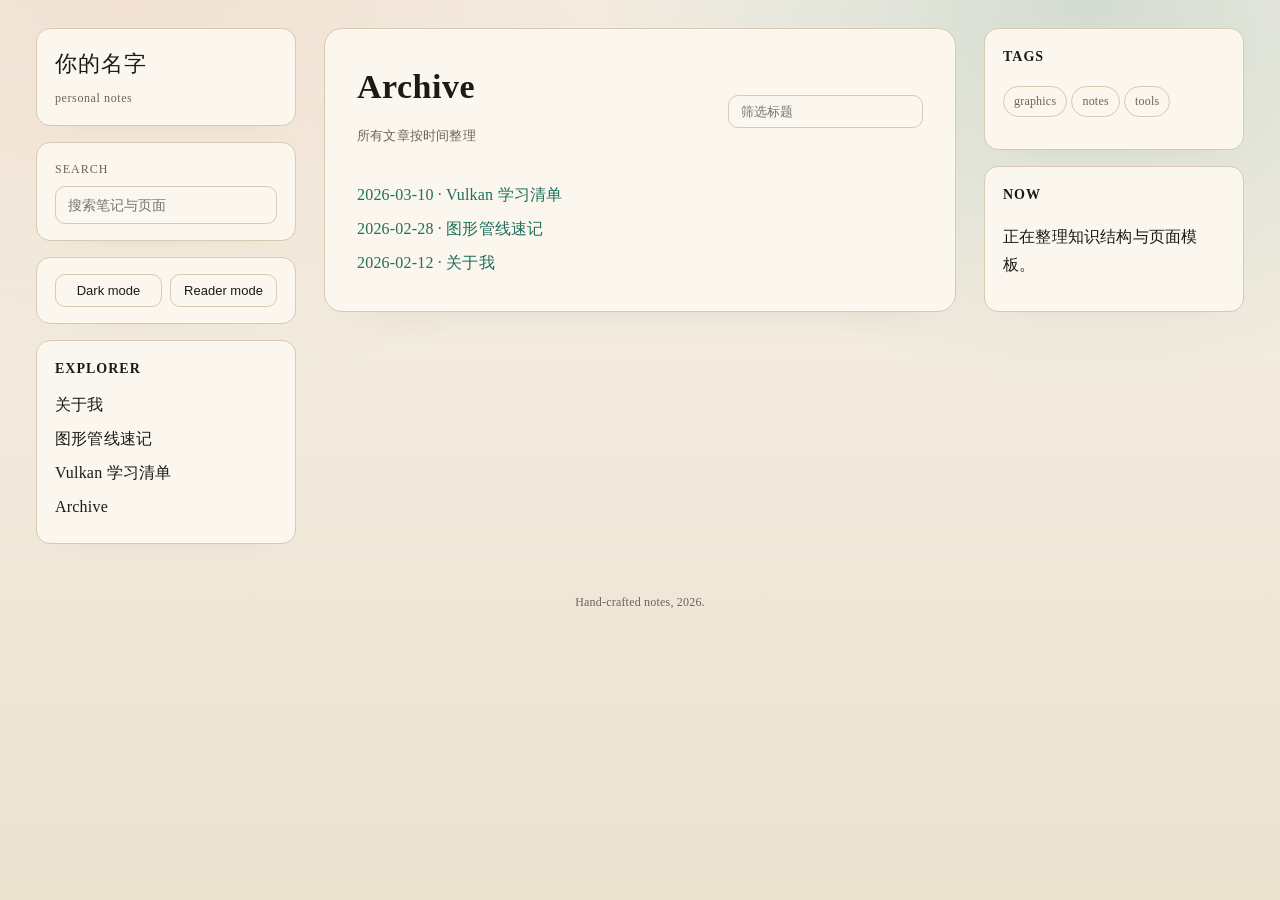
==== archive.html @ e82133ed "first commit" ====
﻿<!DOCTYPE html>
<html lang="zh-CN">
<head>
  <meta charset="UTF-8" />
  <meta name="viewport" content="width=device-width, initial-scale=1.0" />
  <title>Archive | 个人博客</title>
  <link rel="stylesheet" href="styles.css" />
</head>
<body>
  <div class="page">
    <aside class="left">
      <div class="panel">
        <div class="brand">你的名字<small>personal notes</small></div>
      </div>

      <div class="panel search">
        <label for="searchInput">Search</label>
        <input id="searchInput" type="search" placeholder="搜索笔记与页面" />
      </div>

      <div class="panel toggles">
        <button id="themeToggle" class="toggle">Dark mode</button>
        <button id="readerToggle" class="toggle">Reader mode</button>
      </div>

      <div class="panel explorer">
        <h2>Explorer</h2>
        <ul id="explorerList" class="stagger">
          <li><a href="index.html">关于我</a></li>
          <li><a href="posts/graphics-pipeline.html">图形管线速记</a></li>
          <li><a href="posts/vulkan-notes.html">Vulkan 学习清单</a></li>
          <li><a href="archive.html">Archive</a></li>
        </ul>
      </div>
    </aside>

    <main class="content">
      <article>
        <div class="archive-header">
          <div>
            <h1>Archive</h1>
            <div class="meta">所有文章按时间整理</div>
          </div>
          <input id="archiveSearch" type="search" placeholder="筛选标题" />
        </div>
        <ul id="archiveList" class="archive-list stagger">
          <li><a href="posts/vulkan-notes.html">2026-03-10 · Vulkan 学习清单</a></li>
          <li><a href="posts/graphics-pipeline.html">2026-02-28 · 图形管线速记</a></li>
          <li><a href="index.html">2026-02-12 · 关于我</a></li>
        </ul>
      </article>
    </main>

    <aside class="right">
      <div class="panel">
        <h3>Tags</h3>
        <p><span class="pill">graphics</span> <span class="pill">notes</span> <span class="pill">tools</span></p>
      </div>
      <div class="panel">
        <h3>Now</h3>
        <p>正在整理知识结构与页面模板。</p>
      </div>
    </aside>
  </div>

  <footer>Hand-crafted notes, 2026.</footer>
  <script src="app.js"></script>
</body>
</html>
---- styles.css ----
﻿/* Core layout and theme variables */
:root {
  --bg: #f6f1e7;
  --bg-2: #ece2d0;
  --ink: #1b1a16;
  --muted: #6d6257;
  --accent: #1e6f5c;
  --accent-2: #c65b2a;
  --border: #d7c9b2;
  --card: #fbf7ef;
  --shadow: rgba(27, 26, 22, 0.12);
}

*[data-theme="dark"] {
  --bg: #141211;
  --bg-2: #1c1917;
  --ink: #f1e6d8;
  --muted: #c1b3a2;
  --accent: #7bc3b0;
  --accent-2: #f1a36e;
  --border: #3a332d;
  --card: #1b1816;
  --shadow: rgba(0, 0, 0, 0.35);
}

* {
  box-sizing: border-box;
}

html,
body {
  padding: 0;
  margin: 0;
  min-height: 100%;
}

body {
  font-family: "Iowan Old Style", "Palatino Linotype", "Book Antiqua", "Charter", serif;
  color: var(--ink);
  background:
    radial-gradient(1200px 800px at 10% -10%, rgba(198, 91, 42, 0.12), transparent 60%),
    radial-gradient(900px 700px at 85% 0%, rgba(30, 111, 92, 0.16), transparent 55%),
    linear-gradient(180deg, var(--bg), var(--bg-2));
  line-height: 1.75;
  letter-spacing: 0.2px;
}

a {
  color: var(--accent);
  text-decoration: none;
}

a:hover {
  color: var(--accent-2);
}

.page {
  display: grid;
  grid-template-columns: 260px minmax(0, 1fr) 260px;
  gap: 28px;
  padding: 28px 36px 48px;
}

.brand {
  font-family: "Copperplate Gothic Light", "Palatino Linotype", serif;
  font-size: 22px;
  letter-spacing: 1px;
}

.brand small {
  display: block;
  color: var(--muted);
  font-size: 12px;
  margin-top: 4px;
  letter-spacing: 0.6px;
}

.panel {
  background: var(--card);
  border: 1px solid var(--border);
  border-radius: 14px;
  padding: 16px 18px;
  box-shadow: 0 16px 30px -30px var(--shadow);
}

.left,
.right {
  display: flex;
  flex-direction: column;
  gap: 16px;
}

.search label {
  display: block;
  font-size: 12px;
  text-transform: uppercase;
  letter-spacing: 1px;
  color: var(--muted);
  margin-bottom: 6px;
}

.search input {
  width: 100%;
  padding: 10px 12px;
  border-radius: 10px;
  border: 1px solid var(--border);
  background: transparent;
  color: var(--ink);
  font-size: 14px;
}

.toggles {
  display: grid;
  grid-template-columns: 1fr 1fr;
  gap: 8px;
}

button.toggle {
  border: 1px solid var(--border);
  background: transparent;
  color: var(--ink);
  border-radius: 10px;
  padding: 8px 10px;
  font-size: 13px;
  cursor: pointer;
  transition: transform 0.2s ease, box-shadow 0.2s ease;
}

button.toggle:hover {
  transform: translateY(-1px);
  box-shadow: 0 8px 20px -16px var(--shadow);
}

.explorer h2,
.right h3 {
  font-size: 14px;
  text-transform: uppercase;
  letter-spacing: 1px;
  margin: 0 0 10px;
}

.explorer ul,
.archive-list {
  list-style: none;
  padding: 0;
  margin: 0;
}

.explorer li,
.archive-list li {
  margin: 6px 0;
}

.explorer a {
  color: var(--ink);
}

.explorer a:hover {
  color: var(--accent);
}

.content {
  animation: fadeUp 0.6s ease both;
}

article {
  background: var(--card);
  border: 1px solid var(--border);
  border-radius: 18px;
  padding: 28px 32px;
  box-shadow: 0 24px 46px -38px var(--shadow);
}

article h1 {
  font-size: 34px;
  margin: 0 0 8px;
  letter-spacing: 0.5px;
}

.meta {
  color: var(--muted);
  font-size: 13px;
  margin-bottom: 18px;
}

.callout {
  padding: 14px 16px;
  border-radius: 12px;
  border: 1px dashed var(--border);
  background: rgba(30, 111, 92, 0.08);
  margin: 16px 0;
}

.right .panel svg {
  width: 100%;
  height: 140px;
}

.pill {
  display: inline-block;
  padding: 4px 10px;
  border-radius: 20px;
  border: 1px solid var(--border);
  font-size: 12px;
  color: var(--muted);
}

footer {
  text-align: center;
  color: var(--muted);
  padding-bottom: 28px;
  font-size: 12px;
}

.archive-header {
  display: flex;
  justify-content: space-between;
  align-items: center;
  gap: 12px;
  margin-bottom: 16px;
}

.archive-header input {
  padding: 8px 12px;
  border-radius: 10px;
  border: 1px solid var(--border);
  background: transparent;
  color: var(--ink);
}

.stagger > * {
  animation: fadeUp 0.6s ease both;
}

.stagger > *:nth-child(2) { animation-delay: 0.05s; }
.stagger > *:nth-child(3) { animation-delay: 0.1s; }
.stagger > *:nth-child(4) { animation-delay: 0.15s; }
.stagger > *:nth-child(5) { animation-delay: 0.2s; }

@keyframes fadeUp {
  from {
    opacity: 0;
    transform: translateY(12px);
  }
  to {
    opacity: 1;
    transform: translateY(0);
  }
}

body.reader .left,
body.reader .right {
  display: none;
}

body.reader .page {
  grid-template-columns: minmax(0, 1fr);
  padding: 32px 18px 48px;
}

@media (max-width: 1100px) {
  .page {
    grid-template-columns: 220px minmax(0, 1fr);
  }
  .right {
    display: none;
  }
}

@media (max-width: 900px) {
  .page {
    grid-template-columns: 1fr;
    padding: 18px 16px 32px;
  }
  .left {
    order: 2;
  }
  .content {
    order: 1;
  }
  .toggles {
    grid-template-columns: 1fr;
  }
}
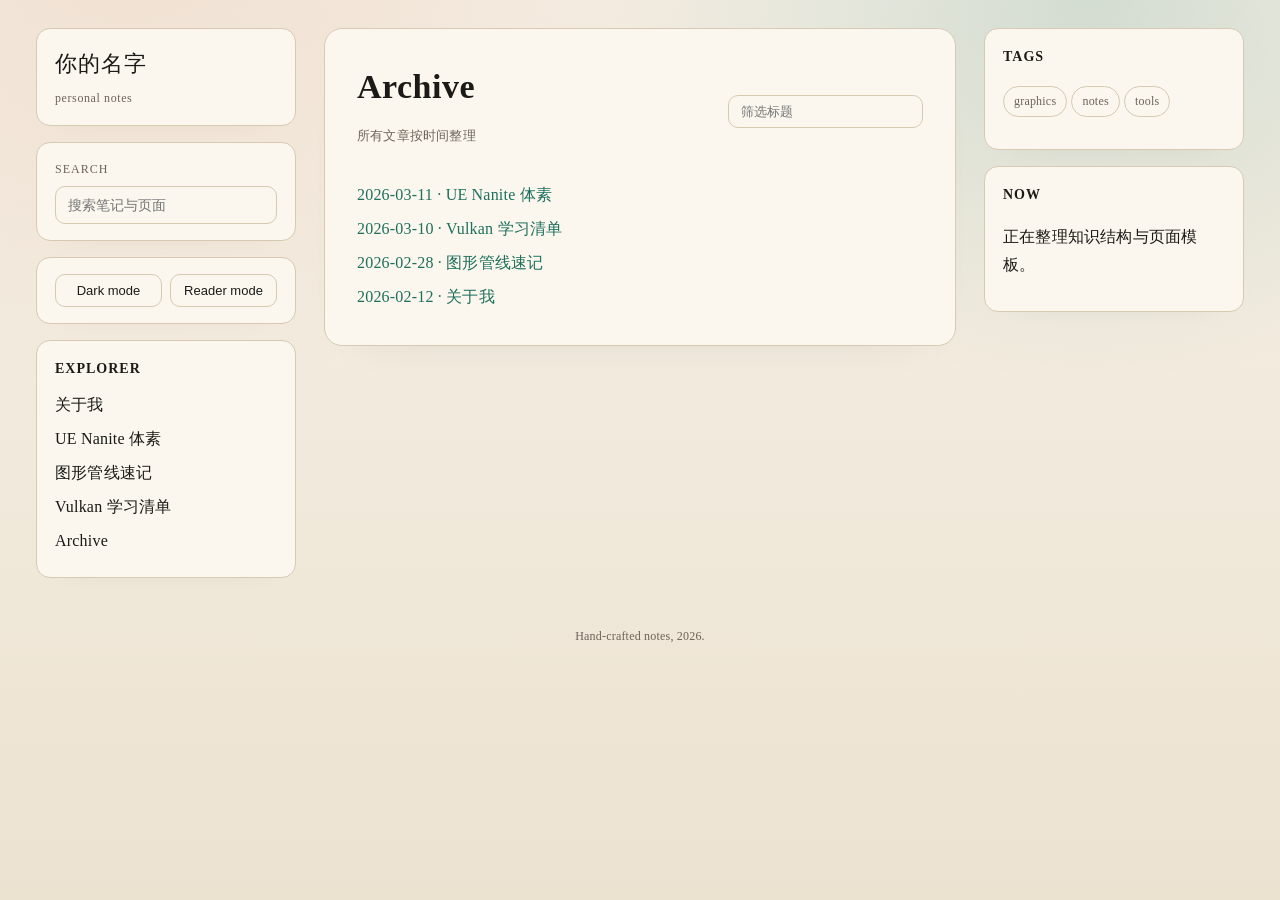
==== commit f00382d6: "Nanite Voxels" ====
--- a/archive.html
+++ b/archive.html
@@ -27,6 +27,7 @@
         <h2>Explorer</h2>
         <ul id="explorerList" class="stagger">
           <li><a href="index.html">关于我</a></li>
+          <li><a href="posts/ue-nanite-voxel.html">UE Nanite 体素</a></li>
           <li><a href="posts/graphics-pipeline.html">图形管线速记</a></li>
           <li><a href="posts/vulkan-notes.html">Vulkan 学习清单</a></li>
           <li><a href="archive.html">Archive</a></li>
@@ -44,6 +45,7 @@
           <input id="archiveSearch" type="search" placeholder="筛选标题" />
         </div>
         <ul id="archiveList" class="archive-list stagger">
+          <li><a href="posts/ue-nanite-voxel.html">2026-03-11 · UE Nanite 体素</a></li>
           <li><a href="posts/vulkan-notes.html">2026-03-10 · Vulkan 学习清单</a></li>
           <li><a href="posts/graphics-pipeline.html">2026-02-28 · 图形管线速记</a></li>
           <li><a href="index.html">2026-02-12 · 关于我</a></li>
@@ -67,3 +69,7 @@
   <script src="app.js"></script>
 </body>
 </html>
+
+
+
+
